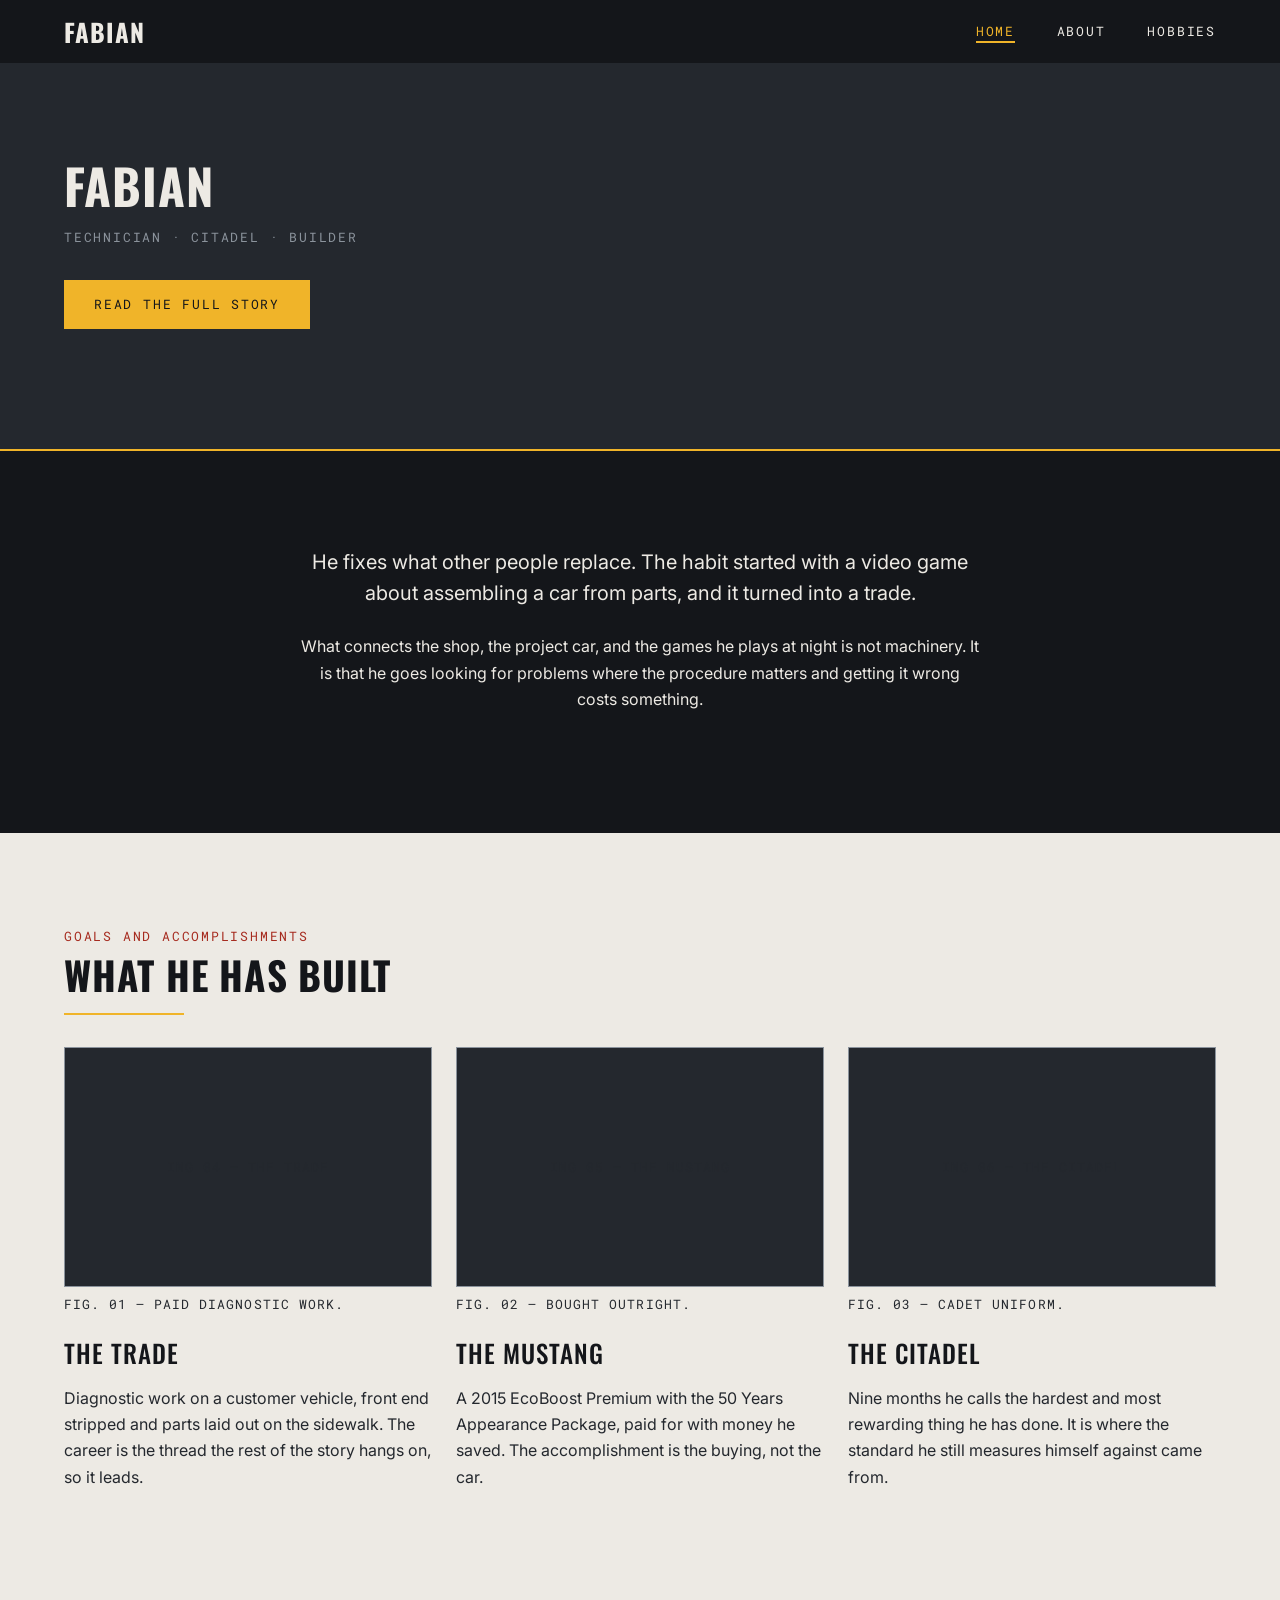
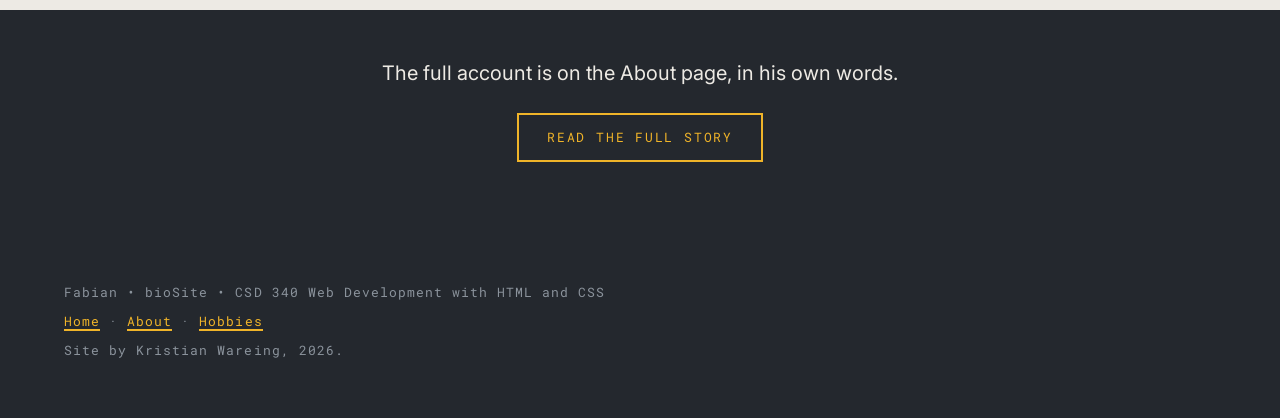
==== index.html @ ffbe6296 "Added files" ====
<!DOCTYPE html>
<!--
    Name:       Kristian Wareing
    Date:       September 12, 2026
    Assignment: 6.3 - bioSite: Development (landing page, wireframe W1)
-->
<html lang="en">

<head>
    <meta charset="utf-8">
    <meta name="viewport" content="width=device-width, initial-scale=1.0">
    <meta name="description" content="Fabian: automotive technician, former Citadel cadet, and builder.">
    <title>Fabian | bioSite</title>
    <link rel="preconnect" href="https://fonts.googleapis.com">
    <link rel="preconnect" href="https://fonts.gstatic.com" crossorigin>
    <link rel="stylesheet"
          href="https://fonts.googleapis.com/css2?family=Inter:wght@400;600&family=Oswald:wght@500;700&family=Roboto+Mono&display=swap">
    <link rel="stylesheet" href="site.css">
</head>

<body>

    <nav class="site-nav">
        <div class="nav-inner">
            <span class="wordmark">Fabian</span>
            <div class="nav-links">
                <a href="index.html" class="current">Home</a>
                <a href="about.html">About</a>
                <a href="hobbies.html">Hobbies</a>
            </div>
        </div>
    </nav>

    <main>

        <!-- HERO -->
        <section class="hero">
            <div class="container">
                <h1>Fabian</h1>
                <p class="tagline">Technician &middot; Citadel &middot; Builder</p>
                <p>
                    <a href="about.html" class="button">Read the full story</a>
                </p>
            </div>
        </section>

        <!-- INTRO BLOCK -->
        <section class="section">
            <div class="container">
                <div class="centered">
                    <p class="lead">
                        He fixes what other people replace. The habit started with a video game
                        about assembling a car from parts, and it turned into a trade.
                    </p>
                    <p>
                        What connects the shop, the project car, and the games he plays at night is
                        not machinery. It is that he goes looking for problems where the procedure
                        matters and getting it wrong costs something.
                    </p>
                </div>
            </div>
        </section>

        <!-- WHAT HE HAS BUILT -->
        <section class="section section-light">
            <div class="container">
                <span class="label accent-brick">Goals and Accomplishments</span>
                <h2>What He Has Built</h2>
                <hr class="rule">

                <div class="row">

                    <div class="col">
                        <figure class="figure">
                            <div class="frame">
                                <span class="caption">IMG 04 &mdash; The Trade</span>
                            </div>
                            <figcaption class="caption">Fig. 01 &mdash; Paid diagnostic work.</figcaption>
                        </figure>
                        <h3>The Trade</h3>
                        <p>
                            Diagnostic work on a customer vehicle, front end stripped and parts laid
                            out on the sidewalk. The career is the thread the rest of the story
                            hangs on, so it leads.
                        </p>
                    </div>

                    <div class="col">
                        <figure class="figure">
                            <div class="frame">
                                <span class="caption">IMG 05 &mdash; The Mustang</span>
                            </div>
                            <figcaption class="caption">Fig. 02 &mdash; Bought outright.</figcaption>
                        </figure>
                        <h3>The Mustang</h3>
                        <p>
                            A 2015 EcoBoost Premium with the 50 Years Appearance Package, paid for
                            with money he saved. The accomplishment is the buying, not the car.
                        </p>
                    </div>

                    <div class="col">
                        <figure class="figure">
                            <div class="frame">
                                <span class="caption">IMG 06 &mdash; The Citadel</span>
                            </div>
                            <figcaption class="caption">Fig. 03 &mdash; Cadet uniform.</figcaption>
                        </figure>
                        <h3>The Citadel</h3>
                        <p>
                            Nine months he calls the hardest and most rewarding thing he has done.
                            It is where the standard he still measures himself against came from.
                        </p>
                    </div>

                </div>
            </div>
        </section>

        <!-- CALL TO ACTION BAND -->
        <section class="band">
            <div class="container">
                <p class="lead">The full account is on the About page, in his own words.</p>
                <p>
                    <a href="about.html" class="button button-dark">Read the full story</a>
                </p>
            </div>
        </section>

    </main>

    <footer class="site-footer">
        <div class="container">
            <p>Fabian &bull; bioSite &bull; CSD 340 Web Development with HTML and CSS</p>
            <p>
                <a href="index.html">Home</a> &middot;
                <a href="about.html">About</a> &middot;
                <a href="hobbies.html">Hobbies</a>
            </p>
            <p>Site by Kristian Wareing, 2026.</p>
        </div>
    </footer>

</body>

</html>
---- site.css ----
/*
    Name:       Kristian Wareing
    Date:       September 12, 2026
    Assignment: 6.3 - bioSite: Development

    Organized by the Atomic Design methodology. Atoms are declared first as
    design tokens and base element rules, molecules are assembled from those
    atoms, and organisms are assembled from the molecules. Every value in the
    token block comes from the style guide and color palette submitted in
    Assignment 5.2.
*/

/* ============================================================
   ATOMS - DESIGN TOKENS
   ============================================================ */

:root {

    /* Six color palette pulled from the subject's own photographs. */
    --color-ink: #14161A;
    --color-gunmetal: #24282E;
    --color-steel: #8B939C;
    --color-pearl: #EDEAE4;
    --color-amber: #F0B429;
    --color-brick: #A62B1F;

    /* Typefaces. Oswald for display, Inter for body, Roboto Mono for data. */
    --font-display: 'Oswald', Impact, sans-serif;
    --font-body: 'Inter', Helvetica, Arial, sans-serif;
    --font-mono: 'Roboto Mono', Consolas, monospace;

    /* Type scale. Base 16px on a 1.25 modular scale. */
    --size-h1: 3.05rem;
    --size-h2: 2.44rem;
    --size-h3: 1.56rem;
    --size-lead: 1.25rem;
    --size-body: 1rem;
    --size-small: 0.8rem;

    /* Vertical rhythm. All spacing is a multiple of the 8px base unit. */
    --space-1: 8px;
    --space-2: 16px;
    --space-3: 24px;
    --space-4: 32px;
    --space-6: 48px;
    --space-12: 96px;

    /* Layout tokens. */
    --container: 1200px;
    --gutter: 24px;
    --nav-height: 64px;
    --measure: 68ch;

    /* Motion. Color and border only, never layout. */
    --transition: 120ms ease-out;
}

/* ============================================================
   ATOMS - BASE ELEMENTS
   ============================================================ */

* {
    box-sizing: border-box;
}

body {
    margin: 0;
    background-color: var(--color-ink);
    color: var(--color-pearl);
    font-family: var(--font-body);
    font-size: var(--size-body);
    font-weight: 400;
    line-height: 1.65;
}

h1,
h2,
h3 {
    font-family: var(--font-display);
    text-transform: uppercase;
    margin: 0 0 var(--space-2) 0;
}

h1 {
    font-size: var(--size-h1);
    font-weight: 700;
    line-height: 1.05;
    letter-spacing: 0.02em;
}

h2 {
    font-size: var(--size-h2);
    font-weight: 700;
    line-height: 1.15;
    letter-spacing: 0.02em;
}

h3 {
    font-size: var(--size-h3);
    font-weight: 500;
    line-height: 1.25;
    letter-spacing: 0.04em;
}

/* Paragraph spacing is 24px and the measure is capped for readability. */
p {
    max-width: var(--measure);
    margin: 0 0 var(--space-3) 0;
}

/* Link atom. Amber underline by default, amber fill on hover. */
a {
    color: var(--color-amber);
    text-decoration: none;
    border-bottom: 2px solid var(--color-amber);
    transition: color var(--transition), background-color var(--transition),
                border-color var(--transition);
}

a:hover {
    background-color: var(--color-amber);
    color: var(--color-ink);
}

a:visited {
    color: var(--color-steel);
}

a:focus {
    outline: 2px solid var(--color-amber);
    outline-offset: 2px;
}

ul {
    max-width: var(--measure);
    margin: 0 0 var(--space-3) 0;
    padding-left: var(--space-3);
}

li {
    margin-bottom: var(--space-1);
}

strong {
    font-weight: 600;
}

em {
    font-style: italic;
}

/* Square corners throughout, no exceptions. */
img {
    display: block;
    max-width: 100%;
    border-radius: 0;
}

/* ============================================================
   ATOMS - TYPOGRAPHIC UTILITIES
   ============================================================ */

/* Opening paragraph, one step up from body copy. */
.lead {
    font-size: var(--size-lead);
    line-height: 1.55;
}

/* Monospaced label. Sits above headings and inside the data strip. */
.label {
    display: block;
    font-family: var(--font-mono);
    font-size: var(--size-small);
    font-weight: 400;
    line-height: 1.2;
    letter-spacing: 0.14em;
    text-transform: uppercase;
    color: var(--color-amber);
    margin-bottom: var(--space-1);
}

/* Caption text. Mandatory on every image in the build. */
.caption {
    font-family: var(--font-mono);
    font-size: var(--size-small);
    line-height: 1.45;
    letter-spacing: 0.08em;
    text-transform: uppercase;
    color: var(--color-steel);
}

/* The single brick accent permitted per page. */
.accent-brick {
    color: var(--color-brick);
}

/* Amber rule sitting under a page title. */
.rule {
    border: 0;
    border-top: 2px solid var(--color-amber);
    width: 120px;
    margin: 0 0 var(--space-4) 0;
}

/* ============================================================
   MOLECULES - LAYOUT
   ============================================================ */

/* Centered container with 24px side gutters. */
.container {
    max-width: var(--container);
    margin: 0 auto;
    padding: 0 var(--gutter);
}

/* Standard section band. 96px top and bottom on desktop. */
.section {
    padding: var(--space-12) 0;
}

/* Section on the pearl background, used to break up the dark page. */
.section-light {
    background-color: var(--color-pearl);
    color: var(--color-gunmetal);
}

.section-light h2,
.section-light h3 {
    color: var(--color-ink);
}

.section-light a {
    color: var(--color-ink);
}

.section-light .caption {
    color: var(--color-gunmetal);
}

/* Flexbox grid. No framework. */
.row {
    display: flex;
    flex-wrap: wrap;
    gap: var(--gutter);
}

.col {
    flex: 1 1 300px;
    min-width: 0;
}

/* Narrow centered block used for the landing page intro. */
.centered {
    max-width: var(--measure);
    margin: 0 auto;
    text-align: center;
}

.centered p {
    margin-left: auto;
    margin-right: auto;
}

/* ============================================================
   MOLECULES - NAVIGATION
   ============================================================ */

.site-nav {
    position: sticky;
    top: 0;
    z-index: 10;
    height: var(--nav-height);
    background-color: var(--color-ink);
    border-bottom: 1px solid var(--color-gunmetal);
}

.nav-inner {
    display: flex;
    align-items: center;
    justify-content: space-between;
    height: var(--nav-height);
    max-width: var(--container);
    margin: 0 auto;
    padding: 0 var(--gutter);
}

.wordmark {
    font-family: var(--font-display);
    font-size: var(--size-h3);
    font-weight: 700;
    letter-spacing: 0.04em;
    text-transform: uppercase;
}

.nav-links {
    font-family: var(--font-mono);
    font-size: var(--size-small);
    letter-spacing: 0.14em;
    text-transform: uppercase;
}

.nav-links a {
    color: var(--color-pearl);
    border-bottom: 2px solid transparent;
    margin-left: var(--space-4);
    padding-bottom: 2px;
}

.nav-links a:hover {
    background-color: transparent;
    color: var(--color-amber);
    border-bottom-color: var(--color-amber);
}

/* Active page is marked with an amber label and a 2px underline. */
.nav-links .current {
    color: var(--color-amber);
    border-bottom-color: var(--color-amber);
}

/* ============================================================
   MOLECULES - COMPONENTS
   ============================================================ */

/* Button atom. 12px by 28px padding, square corners, amber fill on hover. */
.button {
    display: inline-block;
    font-family: var(--font-mono);
    font-size: var(--size-small);
    letter-spacing: 0.14em;
    text-transform: uppercase;
    background-color: var(--color-amber);
    color: var(--color-ink);
    border: 2px solid var(--color-amber);
    padding: 12px 28px;
}

.button:hover {
    background-color: transparent;
    color: var(--color-amber);
}

/* Outline variant for use on dark sections. */
.button-dark {
    background-color: transparent;
    color: var(--color-amber);
}

.button-dark:hover {
    background-color: var(--color-amber);
    color: var(--color-ink);
}

/* Figure with caption. The frame is a sized placeholder until the
   photography from Assignment 5.2 is placed in a later module. */
.figure {
    margin: 0 0 var(--space-3) 0;
}

.frame {
    display: flex;
    align-items: center;
    justify-content: center;
    text-align: center;
    background-color: var(--color-gunmetal);
    border: 1px solid var(--color-steel);
    min-height: 240px;
    padding: var(--space-2);
}

/* Portrait frame is cropped to 4:5 so the busy background falls away. */
.frame-portrait {
    min-height: 420px;
}

.figure figcaption {
    margin-top: var(--space-1);
}

/* Pull quote lifted from the subject's own words. */
.pullquote {
    font-family: var(--font-display);
    font-size: var(--size-h3);
    font-weight: 500;
    line-height: 1.25;
    letter-spacing: 0.02em;
    color: var(--color-amber);
    border-left: 2px solid var(--color-amber);
    margin: var(--space-3) 0 0 0;
    padding-left: var(--space-3);
}

/* Data strip referencing a vehicle spec plate. */
.data-strip {
    display: flex;
    flex-wrap: wrap;
    gap: var(--gutter);
    border-top: 1px solid var(--color-gunmetal);
    border-bottom: 1px solid var(--color-gunmetal);
    padding: var(--space-4) 0;
}

.data-cell {
    flex: 1 1 200px;
}

.data-cell p {
    margin-bottom: 0;
}

/* Band closing a page and pointing at the next one. */
.band {
    background-color: var(--color-gunmetal);
    padding: var(--space-6) 0;
    text-align: center;
}

.band p {
    margin-left: auto;
    margin-right: auto;
}

/* ============================================================
   ORGANISMS
   ============================================================ */

/* Landing page hero. The only place on the site where type sits over an
   image, held readable by an Ink overlay. */
.hero {
    background-color: var(--color-gunmetal);
    border-bottom: 2px solid var(--color-amber);
    padding: var(--space-12) 0;
}

.hero .tagline {
    font-family: var(--font-mono);
    font-size: var(--size-small);
    letter-spacing: 0.14em;
    text-transform: uppercase;
    color: var(--color-steel);
    margin-bottom: var(--space-4);
}

/* Page header used on the two interior pages. */
.page-head {
    padding: var(--space-12) 0 var(--space-6) 0;
}

/* Alternating hobby block. Reversing the row keeps each hobby visually
   separate as the reader moves down the page. */
.hobby {
    padding: var(--space-12) 0;
    border-bottom: 1px solid var(--color-gunmetal);
}

.hobby-reverse .row {
    flex-direction: row-reverse;
}

/* Content card used in the three column accomplishments section. */
.card {
    background-color: var(--color-gunmetal);
    padding: var(--space-3);
    border-top: 2px solid var(--color-amber);
}

.card p {
    max-width: none;
}

/* Site footer. */
.site-footer {
    background-color: var(--color-gunmetal);
    padding: var(--space-6) 0;
    font-family: var(--font-mono);
    font-size: var(--size-small);
    letter-spacing: 0.08em;
    color: var(--color-steel);
}

.site-footer p {
    max-width: none;
    margin-bottom: var(--space-1);
}

/* ============================================================
   RESPONSIVE - MOBILE FIRST BREAKPOINTS
   ============================================================ */

@media screen and (max-width: 1024px) {
    :root {
        --size-h1: 2.44rem;
        --size-h2: 1.95rem;
    }
}

@media screen and (max-width: 768px) {

    /* Section padding drops to 48px on mobile. */
    .section,
    .hobby,
    .hero {
        padding: var(--space-6) 0;
    }

    /* Navigation collapses to a stacked list. */
    .site-nav {
        position: static;
        height: auto;
    }

    .nav-inner {
        flex-direction: column;
        align-items: flex-start;
        height: auto;
        padding-top: var(--space-2);
        padding-bottom: var(--space-2);
    }

    .nav-links a {
        margin-left: 0;
        margin-right: var(--space-3);
    }

    /* All alternating blocks stack image first. */
    .hobby-reverse .row {
        flex-direction: row;
    }
}

@media screen and (max-width: 480px) {
    :root {
        --size-h1: 1.95rem;
        --gutter: 16px;
    }

    .frame-portrait {
        min-height: 320px;
    }
}
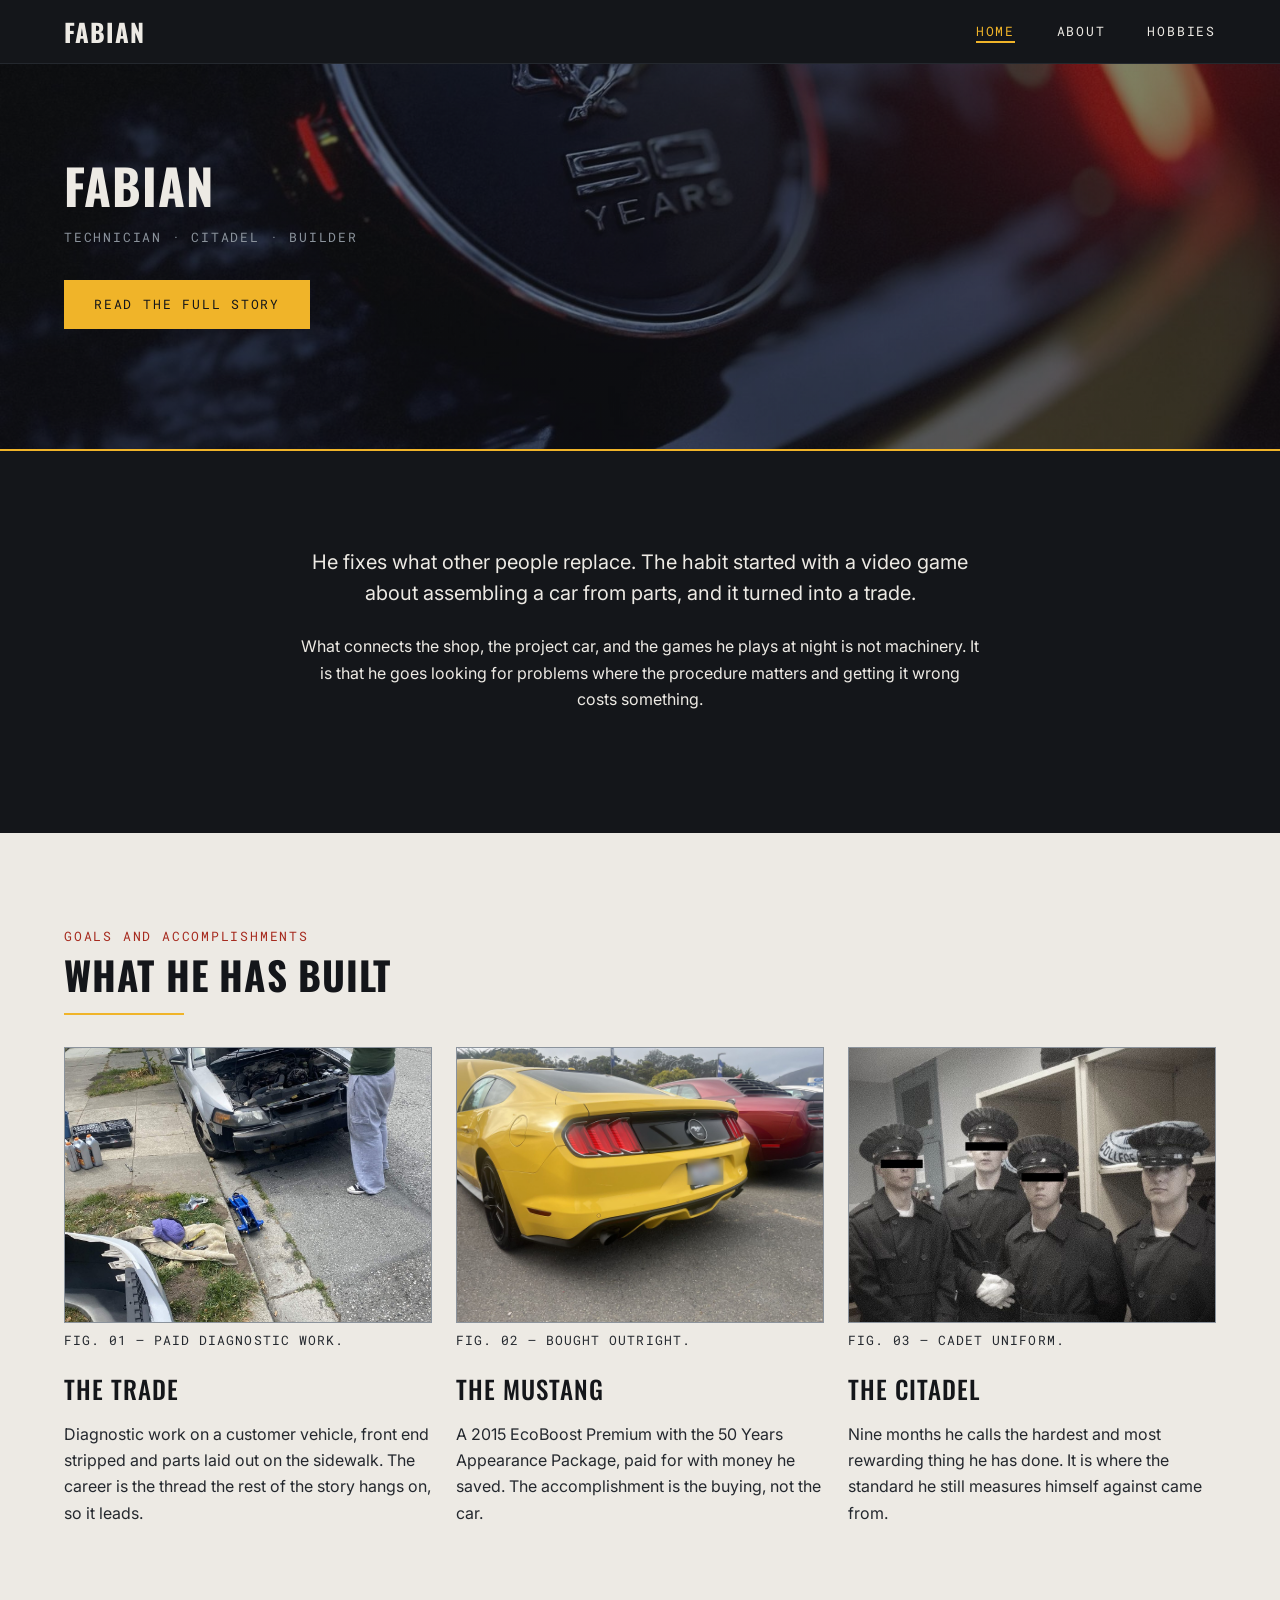
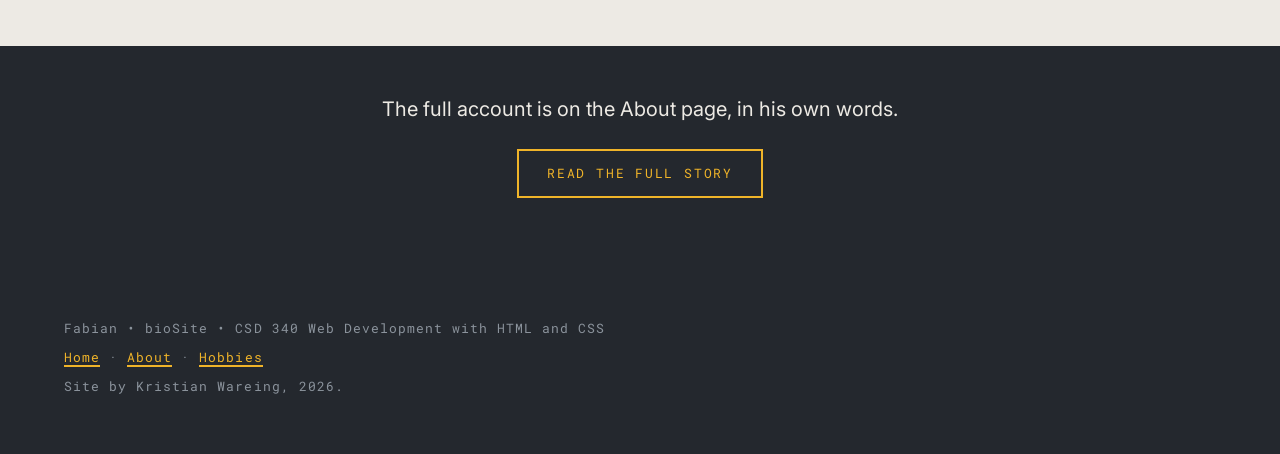
==== commit 123f10fc: "Module 7.2: embedded images, hero background, and organism-level patterns" ====
--- a/index.html
+++ b/index.html
@@ -1,8 +1,8 @@
 <!DOCTYPE html>
 <!--
     Name:       Kristian Wareing
-    Date:       September 12, 2026
-    Assignment: 6.3 - bioSite: Development (landing page, wireframe W1)
+    Date:       September 20, 2026
+    Assignment: 7.2 - bioSite: Development and GitHub Pages Deployment (landing page, wireframe W1)
 -->
 <html lang="en">
 
@@ -71,10 +71,8 @@
                 <div class="row">
 
                     <div class="col">
-                        <figure class="figure">
-                            <div class="frame">
-                                <span class="caption">IMG 04 &mdash; The Trade</span>
-                            </div>
+                        <figure class="figure figure-card">
+                            <img src="img/img04-the-trade.jpg" alt="Fabian performing diagnostic work on a customer vehicle with the front end stripped.">
                             <figcaption class="caption">Fig. 01 &mdash; Paid diagnostic work.</figcaption>
                         </figure>
                         <h3>The Trade</h3>
@@ -86,10 +84,8 @@
                     </div>
 
                     <div class="col">
-                        <figure class="figure">
-                            <div class="frame">
-                                <span class="caption">IMG 05 &mdash; The Mustang</span>
-                            </div>
+                        <figure class="figure figure-card">
+                            <img src="img/img05-the-mustang.jpg" alt="A yellow 2015 Ford Mustang EcoBoost Premium seen from the rear.">
                             <figcaption class="caption">Fig. 02 &mdash; Bought outright.</figcaption>
                         </figure>
                         <h3>The Mustang</h3>
@@ -100,10 +96,8 @@
                     </div>
 
                     <div class="col">
-                        <figure class="figure">
-                            <div class="frame">
-                                <span class="caption">IMG 06 &mdash; The Citadel</span>
-                            </div>
+                        <figure class="figure figure-card">
+                            <img src="img/img06-the-citadel.jpg" alt="Four Citadel cadets in dress uniform; three faces are redacted.">
                             <figcaption class="caption">Fig. 03 &mdash; Cadet uniform.</figcaption>
                         </figure>
                         <h3>The Citadel</h3>
--- a/site.css
+++ b/site.css
@@ -1,7 +1,7 @@
 /*
     Name:       Kristian Wareing
-    Date:       September 12, 2026
-    Assignment: 6.3 - bioSite: Development
+    Date:       September 20, 2026
+    Assignment: 7.2 - bioSite: Development and GitHub Pages Deployment
 
     Organized by the Atomic Design methodology. Atoms are declared first as
     design tokens and base element rules, molecules are assembled from those
@@ -351,26 +351,36 @@
     color: var(--color-ink);
 }
 
-/* Figure with caption. The frame is a sized placeholder until the
-   photography from Assignment 5.2 is placed in a later module. */
+/* Figure with caption. Captions are mandatory on every image in the build. */
 .figure {
     margin: 0 0 var(--space-3) 0;
 }
 
-.frame {
-    display: flex;
-    align-items: center;
-    justify-content: center;
-    text-align: center;
-    background-color: var(--color-gunmetal);
+.figure img {
+    width: 100%;
+    height: auto;
     border: 1px solid var(--color-steel);
-    min-height: 240px;
-    padding: var(--space-2);
-}
-
-/* Portrait frame is cropped to 4:5 so the busy background falls away. */
-.frame-portrait {
-    min-height: 420px;
+}
+
+/* Card images are cropped to a common 4:3 frame so the three column row
+   lines up even though the source photographs differ in shape. */
+.figure-card img {
+    aspect-ratio: 4 / 3;
+    object-fit: cover;
+}
+
+/* The portrait is cropped to 4:5 so the frame tightens and the busy
+   background falls away. */
+.figure-portrait img {
+    aspect-ratio: 4 / 5;
+    object-fit: cover;
+    object-position: center 30%;
+}
+
+/* Wide feature image running the full width of its container. */
+.figure-wide img {
+    aspect-ratio: 16 / 9;
+    object-fit: cover;
 }
 
 .figure figcaption {
@@ -427,7 +437,10 @@
 /* Landing page hero. The only place on the site where type sits over an
    image, held readable by an Ink overlay. */
 .hero {
-    background-color: var(--color-gunmetal);
+    background-image: linear-gradient(rgba(20, 22, 26, 0.55), rgba(20, 22, 26, 0.55)),
+                      url("img/hero-badge.jpg");
+    background-size: cover;
+    background-position: center;
     border-bottom: 2px solid var(--color-amber);
     padding: var(--space-12) 0;
 }
@@ -534,7 +547,7 @@
         --gutter: 16px;
     }
 
-    .frame-portrait {
-        min-height: 320px;
-    }
-}
+    .figure-portrait img {
+        aspect-ratio: 3 / 4;
+    }
+}
